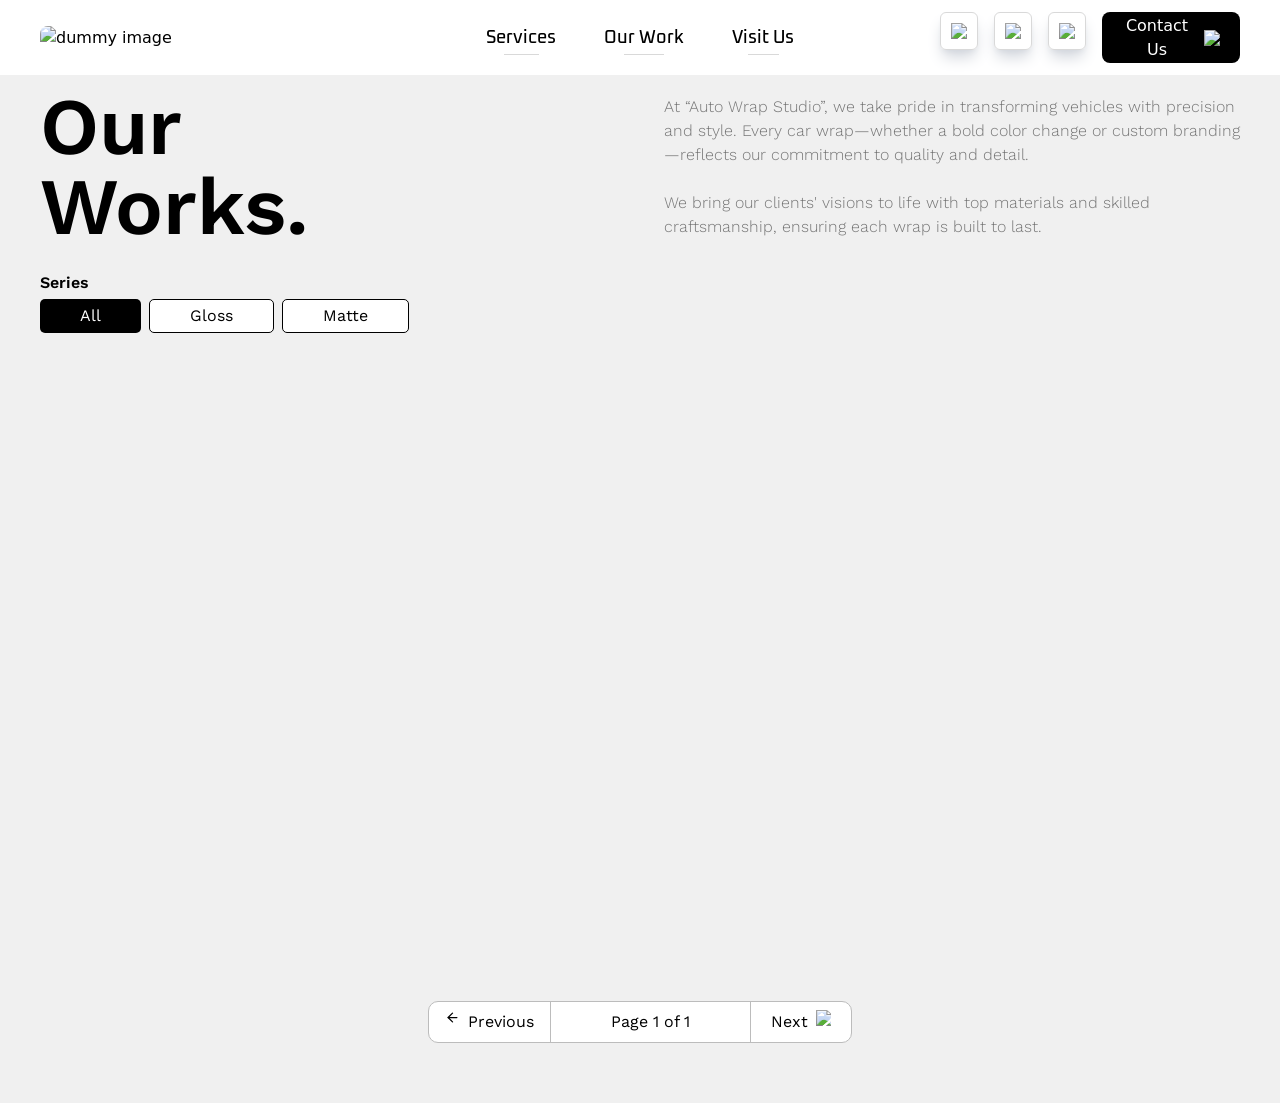
==== our-works.html @ a660b5f5 "add responsive attributes" ====
<!DOCTYPE html>
<html lang="en">

<head>
  <meta charset="UTF-8" />
  <meta http-equiv="X-UA-Compatible" content="IE=edge" />
  <meta name="viewport" content="width=device-width, initial-scale=1.0" />
  <link href="./styles/output.css" rel="stylesheet">
  <link rel="preconnect" href="https://fonts.googleapis.com">
  <link rel="preconnect" href="https://fonts.gstatic.com" crossorigin>
  <link
    href="https://fonts.googleapis.com/css2?family=Bebas+Neue&family=Inter:opsz,wght@14..32,300&family=Oxanium:wght@200..800&family=Pixelify+Sans:wght@400..700&family=Roboto+Mono:wght@300&family=Strait&family=Work+Sans:wght@100..900&display=swap"
    rel="stylesheet">
  <link rel="stylesheet" href="https://cdnjs.cloudflare.com/ajax/libs/animate.css/4.1.1/animate.min.css">
  <!-- TODO: separate this to manageable code -->
  <!-- <script defer src="./script/script.js"></script> -->
  <title>Auto Wrap Studio || Our Work</title>
</head>


<!-- TODO: separate this to manageable code -->

<body class="bg-main-color">
  <header id="header-bar" class="z-50	px-10 py-3 sticky top-0 bg-white">
    <nav class="flex place-items-center">
      <!-- Auto Wrap Studio Logo -->
      <div class="flex-1">
        <img class="rounded-lg w-[155px]" src="./assets/auto_wrap_studio_logo.png" alt="dummy image" />
      </div>

      <!-- Main Content -->
      <div class="flex flex-2 gap-12 place-content-center font-oxanium font-medium text-lg">
        <!-- TODO: (P)  navigate to the section on every nav button -->
        <button id="service-btn" class="inline-block relative before:content-[''] before:w-2/4 before:absolute before:left-1/4 before:bottom-[-3px] before:border-b before:border-border-main
          transition-transform duration-200 hover:scale-110">
          Services</button>
        <button id="our-work-btn" class="inline-block relative before:content-[''] before:w-2/4 before:absolute before:left-1/4 before:bottom-[-3px] before:border-b before:border-border-main
        transition-transform duration-200 hover:scale-110">
          Our Work
        </button>
        <button id="visit-us-btn" class="inline-block relative before:content-[''] before:w-2/4 before:absolute before:left-1/4 before:bottom-[-3px] before:border-b before:border-border-main
          transition-transform duration-200 hover:scale-110">
          Visit Us</button>
      </div>

      <!-- Social Media Icons -->
      <div class="flex grow gap-4 flex-1 place-content-end">
        <!-- Instagram -->
        <a href="https://www.instagram.com/auto_wrap_studio/" target="_blank">
          <button type="button"
            class="ig-button p-2.5 border border-border-main rounded-md shadow-lg shadow-gray-300 hover:shadow-gray-400 hover:border-aws-yellow hover:bg-amber-50 transition-transform duration-200 hover:scale-110">
            <img class="ig-img w-4	h-4" src="./assets/icons/insta/insta_initial.svg" alt="Instagram">
          </button>
        </a>

        <!-- Facebook -->
        <a href="https://www.facebook.com/AutoWrapStudio/" target="_blank">
          <button type="button"
            class="fb-button p-2.5 border border-border-main rounded-md shadow-lg shadow-gray-300 hover:shadow-gray-400 hover:border-aws-yellow hover:bg-amber-50 transition-transform duration-200 hover:scale-110">
            <img class="fb-img w-4 h-4" src="./assets/icons/fb/fb_initial.svg" alt="Facebook">
          </button>
        </a>

        <!-- Tiktok -->
        <a href="https://www.tiktok.com/@autowrapstudio99" target="_blank">
          <button type="button"
            class="tiktok-button p-2.5 border border-border-main rounded-md shadow-lg shadow-gray-300 hover:shadow-gray-400 hover:border-aws-yellow hover:bg-amber-50 transition-transform duration-200 hover:scale-110">
            <img class="tiktok-img w-4 h-4" src="./assets/icons/tiktok/tiktok_initial.svg" alt="Tiktok">
          </button>
        </a>

        <!-- WhatsApp -->
        <a href="https://api.whatsapp.com/send?phone=60102523566" target="_blank">
          <button
            class="h-full whatsapp-button flex items-center gap-3 px-5 bg-black rounded-lg transition-transform duration-200 hover:scale-105">
            <p class="text-white text-base">Contact Us</p>
            <img id="whatsapp-img" class="w-4 h-4" src="./assets/icons/whatsapp/whatsapp_initial.svg" alt="WhatsApp">
          </button>
        </a>
      </div>
    </nav>
  </header>


  <section class="font-work-sans px-10 py-3">
    <!-- Title headers -->
    <div class="flex place-content-between items-center">
      <div class=" font-semibold text-[80px]/20">Our<br>Works.</div>
      <div class=" max-w-xl font-light text-base text-[#757575] h-fit">
        At “Auto Wrap Studio”, we take pride in transforming vehicles with precision and style. Every car wrap—whether a
        bold color change or custom branding—reflects our commitment to quality and detail.
        <br><br>We bring our clients' visions to life with top materials and skilled craftsmanship, ensuring each wrap
        is
        built to last.
      </div>
    </div>

    <!-- Filters -->
    <div class="mt-6">
      <p class="font-semibold">Series</p>
      <div class="flex gap-2 mt-1">
        <button class="bg-black px-10 py-1 rounded-[5px] text-white">All</button>
        <button class="bg-white px-10 py-1 rounded-[5px] text-black border border-black">Gloss</button>
        <button class="bg-white px-10 py-1 rounded-[5px] text-black border border-black">Matte</button>
      </div>
    </div>

    <div class="grid grid-cols-3 gap-4 mt-5">
      <div class="w-full h-74 bg-no-repeat bg-center bg-cover rounded-[15px]"
        style="background-image: url(./assets/dummy/services1.png);">
      </div>
      <div class="w-full h-74 bg-no-repeat bg-center bg-cover rounded-[15px]"
        style="background-image: url(./assets/dummy/services1.png);">
      </div>
      <div class="w-full h-74 bg-no-repeat bg-center bg-cover rounded-[15px]"
        style="background-image: url(./assets/dummy/services1.png);">
      </div>
      <div class="w-full h-74 bg-no-repeat bg-center bg-cover rounded-[15px]"
        style="background-image: url(./assets/dummy/services1.png);">
      </div>
      <div class="w-full h-74 bg-no-repeat bg-center bg-cover rounded-[15px]"
        style="background-image: url(./assets/dummy/services1.png);">
      </div>
      <div class="w-full h-74 bg-no-repeat bg-center bg-cover rounded-[15px]"
        style="background-image: url(./assets/dummy/services1.png);">
      </div>
    </div>

    <div class="flex mt-10 mb-12 justify-center">
      <div class="inline-flex bg-white border-pagination-border border rounded-[10px]">
        <button class="flex gap-2 border-r border-pagination-border px-4 py-2">
          <img id="explore-more-icon" class="pointer-events-none" src="./assets/icons/arrow_left.svg" width="15px">
          <p>Previous</p>
        </button>
        <div id="pagination-number" class="px-15 py-2">Page 1 of 1</div>
        <button class="flex gap-2 border-l border-pagination-border px-5 py-2">
          <p>Next</p>
          <img id="explore-more-icon" class="pointer-events-none" src="./assets/icons/arrow_right.svg" width="15px">
        </button>
      </div>
    </div>
  </section>



</body>

</html>
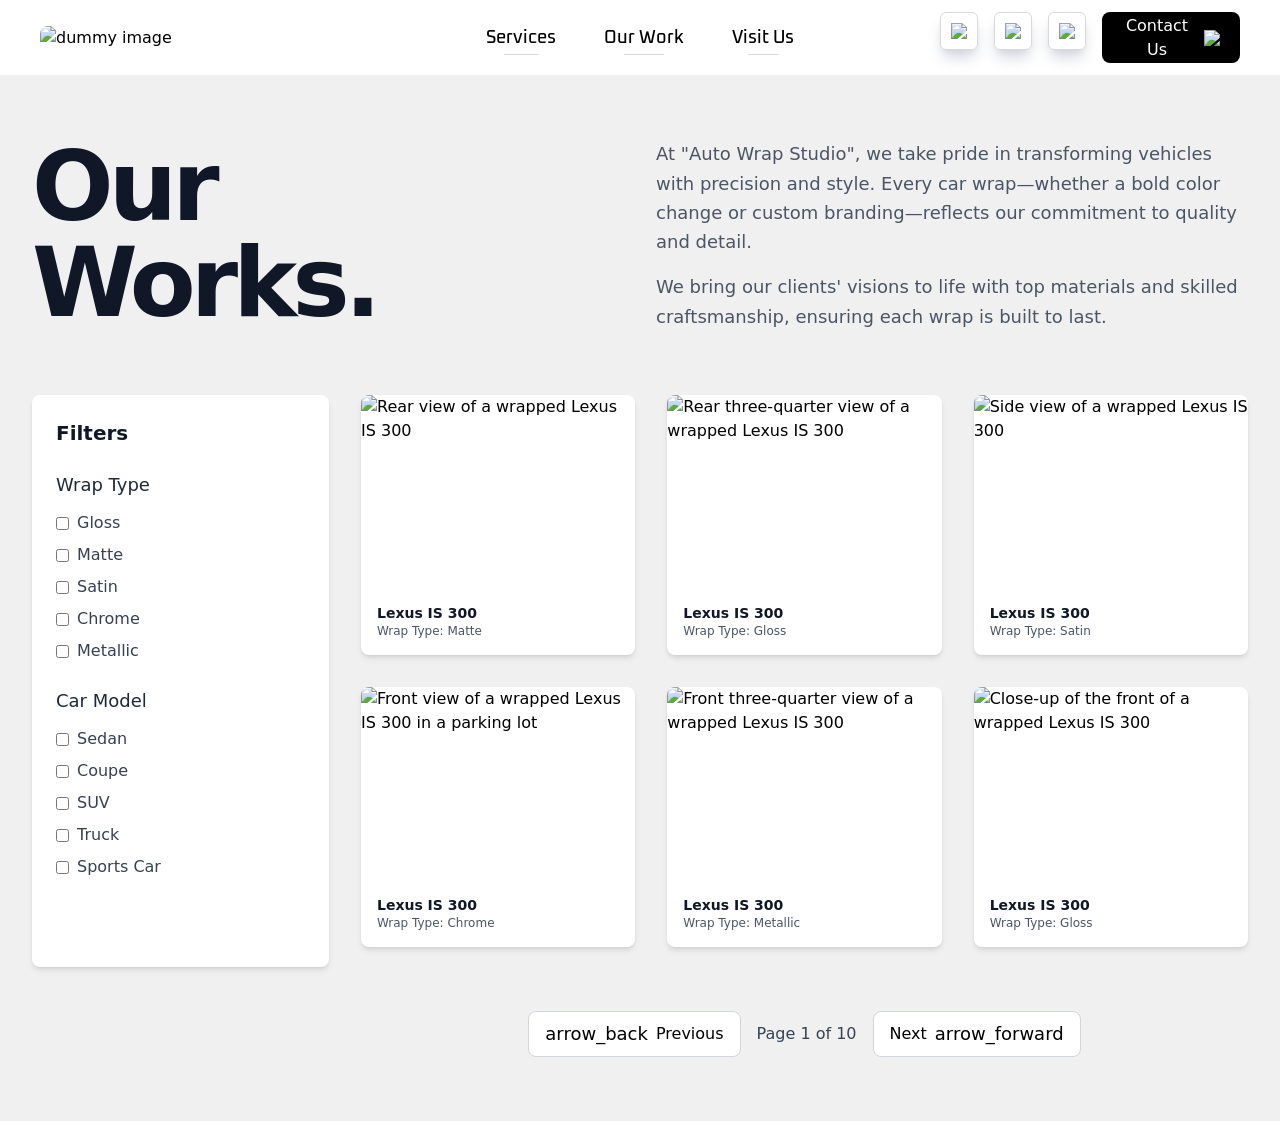
==== commit 0154eca6: "latest changes" ====
--- a/our-works.html
+++ b/our-works.html
@@ -14,7 +14,7 @@
   <link rel="stylesheet" href="https://cdnjs.cloudflare.com/ajax/libs/animate.css/4.1.1/animate.min.css">
   <!-- TODO: separate this to manageable code -->
   <!-- <script defer src="./script/script.js"></script> -->
-  <title>Auto Wrap Studio || Our Work</title>
+  <title>Auto Wrap Studio - Our Works</title>
 </head>
 
 
@@ -82,64 +82,150 @@
   </header>
 
 
-  <section class="font-work-sans px-10 py-3">
-    <!-- Title headers -->
-    <div class="flex place-content-between items-center">
-      <div class=" font-semibold text-[80px]/20">Our<br>Works.</div>
-      <div class=" max-w-xl font-light text-base text-[#757575] h-fit">
-        At “Auto Wrap Studio”, we take pride in transforming vehicles with precision and style. Every car wrap—whether a
-        bold color change or custom branding—reflects our commitment to quality and detail.
-        <br><br>We bring our clients' visions to life with top materials and skilled craftsmanship, ensuring each wrap
-        is
-        built to last.
+  <main class="py-16 max-w-7xl mx-auto px-4 sm:px-6 lg:px-8">
+    <div class="grid grid-cols-1 md:grid-cols-2 gap-8 items-center mb-16">
+      <div>
+        <h1 class="text-7xl md:text-8xl font-black text-gray-900 dark:text-white tracking-tighter">Our<br />Works.
+        </h1>
+      </div>
+      <div class="text-gray-600 dark:text-gray-400 text-lg leading-relaxed">
+        <p>At "Auto Wrap Studio", we take pride in transforming vehicles with precision and style. Every car
+          wrap—whether a bold color change or custom branding—reflects our commitment to quality and
+          detail.</p>
+        <p class="mt-4">We bring our clients' visions to life with top materials and skilled craftsmanship,
+          ensuring each wrap is built to last.</p>
       </div>
     </div>
-
-    <!-- Filters -->
-    <div class="mt-6">
-      <p class="font-semibold">Series</p>
-      <div class="flex gap-2 mt-1">
-        <button class="bg-black px-10 py-1 rounded-[5px] text-white">All</button>
-        <button class="bg-white px-10 py-1 rounded-[5px] text-black border border-black">Gloss</button>
-        <button class="bg-white px-10 py-1 rounded-[5px] text-black border border-black">Matte</button>
+    <div class="flex flex-col md:flex-row gap-8">
+      <aside class="w-full md:w-1/4 bg-white dark:bg-gray-800 p-6 rounded-lg shadow-md h-fit">
+        <h3 class="text-xl font-semibold mb-6 text-gray-900 dark:text-white">Filters</h3>
+        <div class="mb-6">
+          <h4 class="text-lg font-medium text-gray-800 dark:text-gray-200 mb-3">Wrap Type</h4>
+          <div class="space-y-2">
+            <label class="flex items-center">
+              <input class="form-checkbox text-primary rounded" type="checkbox" value="gloss" />
+              <span class="ml-2 text-gray-700 dark:text-gray-300">Gloss</span>
+            </label>
+            <label class="flex items-center">
+              <input class="form-checkbox text-primary rounded" type="checkbox" value="matte" />
+              <span class="ml-2 text-gray-700 dark:text-gray-300">Matte</span>
+            </label>
+            <label class="flex items-center">
+              <input class="form-checkbox text-primary rounded" type="checkbox" value="satin" />
+              <span class="ml-2 text-gray-700 dark:text-gray-300">Satin</span>
+            </label>
+            <label class="flex items-center">
+              <input class="form-checkbox text-primary rounded" type="checkbox" value="chrome" />
+              <span class="ml-2 text-gray-700 dark:text-gray-300">Chrome</span>
+            </label>
+            <label class="flex items-center">
+              <input class="form-checkbox text-primary rounded" type="checkbox" value="metallic" />
+              <span class="ml-2 text-gray-700 dark:text-gray-300">Metallic</span>
+            </label>
+          </div>
+        </div>
+        <div class="mb-6">
+          <h4 class="text-lg font-medium text-gray-800 dark:text-gray-200 mb-3">Car Model</h4>
+          <div class="space-y-2">
+            <label class="flex items-center">
+              <input class="form-checkbox text-primary rounded" type="checkbox" value="sedan" />
+              <span class="ml-2 text-gray-700 dark:text-gray-300">Sedan</span>
+            </label>
+            <label class="flex items-center">
+              <input class="form-checkbox text-primary rounded" type="checkbox" value="coupe" />
+              <span class="ml-2 text-gray-700 dark:text-gray-300">Coupe</span>
+            </label>
+            <label class="flex items-center">
+              <input class="form-checkbox text-primary rounded" type="checkbox" value="suv" />
+              <span class="ml-2 text-gray-700 dark:text-gray-300">SUV</span>
+            </label>
+            <label class="flex items-center">
+              <input class="form-checkbox text-primary rounded" type="checkbox" value="truck" />
+              <span class="ml-2 text-gray-700 dark:text-gray-300">Truck</span>
+            </label>
+            <label class="flex items-center">
+              <input class="form-checkbox text-primary rounded" type="checkbox" value="sports-car" />
+              <span class="ml-2 text-gray-700 dark:text-gray-300">Sports Car</span>
+            </label>
+          </div>
+        </div>
+        <button
+          class="w-full bg-primary text-white py-2 px-4 rounded-lg font-semibold hover:bg-gray-800 dark:hover:bg-gray-700 transition-colors">Apply
+          Filters</button>
+      </aside>
+      <div class="w-full md:w-3/4">
+        <div class="grid grid-cols-1 sm:grid-cols-2 lg:grid-cols-3 gap-8">
+          <div class="overflow-hidden rounded-lg bg-white dark:bg-gray-800 shadow-md">
+            <img alt="Rear view of a wrapped Lexus IS 300"
+              class="w-full h-48 object-cover transform hover:scale-105 transition-transform duration-300"
+              src="https://lh3.googleusercontent.com/aida-public/[base64]" />
+            <div class="p-4">
+              <p class="text-sm font-semibold text-gray-900 dark:text-white">Lexus IS 300</p>
+              <p class="text-xs text-gray-600 dark:text-gray-400">Wrap Type: Matte</p>
+            </div>
+          </div>
+          <div class="overflow-hidden rounded-lg bg-white dark:bg-gray-800 shadow-md">
+            <img alt="Rear three-quarter view of a wrapped Lexus IS 300"
+              class="w-full h-48 object-cover transform hover:scale-105 transition-transform duration-300"
+              src="https://lh3.googleusercontent.com/aida-public/[base64]" />
+            <div class="p-4">
+              <p class="text-sm font-semibold text-gray-900 dark:text-white">Lexus IS 300</p>
+              <p class="text-xs text-gray-600 dark:text-gray-400">Wrap Type: Gloss</p>
+            </div>
+          </div>
+          <div class="overflow-hidden rounded-lg bg-white dark:bg-gray-800 shadow-md">
+            <img alt="Side view of a wrapped Lexus IS 300"
+              class="w-full h-48 object-cover transform hover:scale-105 transition-transform duration-300"
+              src="https://lh3.googleusercontent.com/aida-public/[base64]" />
+            <div class="p-4">
+              <p class="text-sm font-semibold text-gray-900 dark:text-white">Lexus IS 300</p>
+              <p class="text-xs text-gray-600 dark:text-gray-400">Wrap Type: Satin</p>
+            </div>
+          </div>
+          <div class="overflow-hidden rounded-lg bg-white dark:bg-gray-800 shadow-md">
+            <img alt="Front view of a wrapped Lexus IS 300 in a parking lot"
+              class="w-full h-48 object-cover transform hover:scale-105 transition-transform duration-300"
+              src="https://lh3.googleusercontent.com/aida-public/[base64]" />
+            <div class="p-4">
+              <p class="text-sm font-semibold text-gray-900 dark:text-white">Lexus IS 300</p>
+              <p class="text-xs text-gray-600 dark:text-gray-400">Wrap Type: Chrome</p>
+            </div>
+          </div>
+          <div class="overflow-hidden rounded-lg bg-white dark:bg-gray-800 shadow-md">
+            <img alt="Front three-quarter view of a wrapped Lexus IS 300"
+              class="w-full h-48 object-cover transform hover:scale-105 transition-transform duration-300"
+              src="https://lh3.googleusercontent.com/aida-public/[base64]" />
+            <div class="p-4">
+              <p class="text-sm font-semibold text-gray-900 dark:text-white">Lexus IS 300</p>
+              <p class="text-xs text-gray-600 dark:text-gray-400">Wrap Type: Metallic</p>
+            </div>
+          </div>
+          <div class="overflow-hidden rounded-lg bg-white dark:bg-gray-800 shadow-md">
+            <img alt="Close-up of the front of a wrapped Lexus IS 300"
+              class="w-full h-48 object-cover transform hover:scale-105 transition-transform duration-300"
+              src="https://lh3.googleusercontent.com/aida-public/[base64]" />
+            <div class="p-4">
+              <p class="text-sm font-semibold text-gray-900 dark:text-white">Lexus IS 300</p>
+              <p class="text-xs text-gray-600 dark:text-gray-400">Wrap Type: Gloss</p>
+            </div>
+          </div>
+        </div>
+        <div class="flex justify-center items-center mt-16 space-x-4">
+          <button
+            class="flex items-center space-x-2 py-2 px-4 rounded-lg border border-gray-300 dark:border-gray-600 bg-white dark:bg-gray-800 hover:bg-gray-50 dark:hover:bg-gray-700 transition-colors">
+            <span class="material-icons text-lg">arrow_back</span>
+            <span>Previous</span>
+          </button>
+          <span class="text-gray-700 dark:text-gray-300">Page 1 of 10</span>
+          <button
+            class="flex items-center space-x-2 py-2 px-4 rounded-lg border border-gray-300 dark:border-gray-600 bg-white dark:bg-gray-800 hover:bg-gray-50 dark:hover:bg-gray-700 transition-colors">
+            <span>Next</span>
+            <span class="material-icons text-lg">arrow_forward</span>
+          </button>
+        </div>
       </div>
     </div>
-
-    <div class="grid grid-cols-3 gap-4 mt-5">
-      <div class="w-full h-74 bg-no-repeat bg-center bg-cover rounded-[15px]"
-        style="background-image: url(./assets/dummy/services1.png);">
-      </div>
-      <div class="w-full h-74 bg-no-repeat bg-center bg-cover rounded-[15px]"
-        style="background-image: url(./assets/dummy/services1.png);">
-      </div>
-      <div class="w-full h-74 bg-no-repeat bg-center bg-cover rounded-[15px]"
-        style="background-image: url(./assets/dummy/services1.png);">
-      </div>
-      <div class="w-full h-74 bg-no-repeat bg-center bg-cover rounded-[15px]"
-        style="background-image: url(./assets/dummy/services1.png);">
-      </div>
-      <div class="w-full h-74 bg-no-repeat bg-center bg-cover rounded-[15px]"
-        style="background-image: url(./assets/dummy/services1.png);">
-      </div>
-      <div class="w-full h-74 bg-no-repeat bg-center bg-cover rounded-[15px]"
-        style="background-image: url(./assets/dummy/services1.png);">
-      </div>
-    </div>
-
-    <div class="flex mt-10 mb-12 justify-center">
-      <div class="inline-flex bg-white border-pagination-border border rounded-[10px]">
-        <button class="flex gap-2 border-r border-pagination-border px-4 py-2">
-          <img id="explore-more-icon" class="pointer-events-none" src="./assets/icons/arrow_left.svg" width="15px">
-          <p>Previous</p>
-        </button>
-        <div id="pagination-number" class="px-15 py-2">Page 1 of 1</div>
-        <button class="flex gap-2 border-l border-pagination-border px-5 py-2">
-          <p>Next</p>
-          <img id="explore-more-icon" class="pointer-events-none" src="./assets/icons/arrow_right.svg" width="15px">
-        </button>
-      </div>
-    </div>
-  </section>
+  </main>
 
 
 
